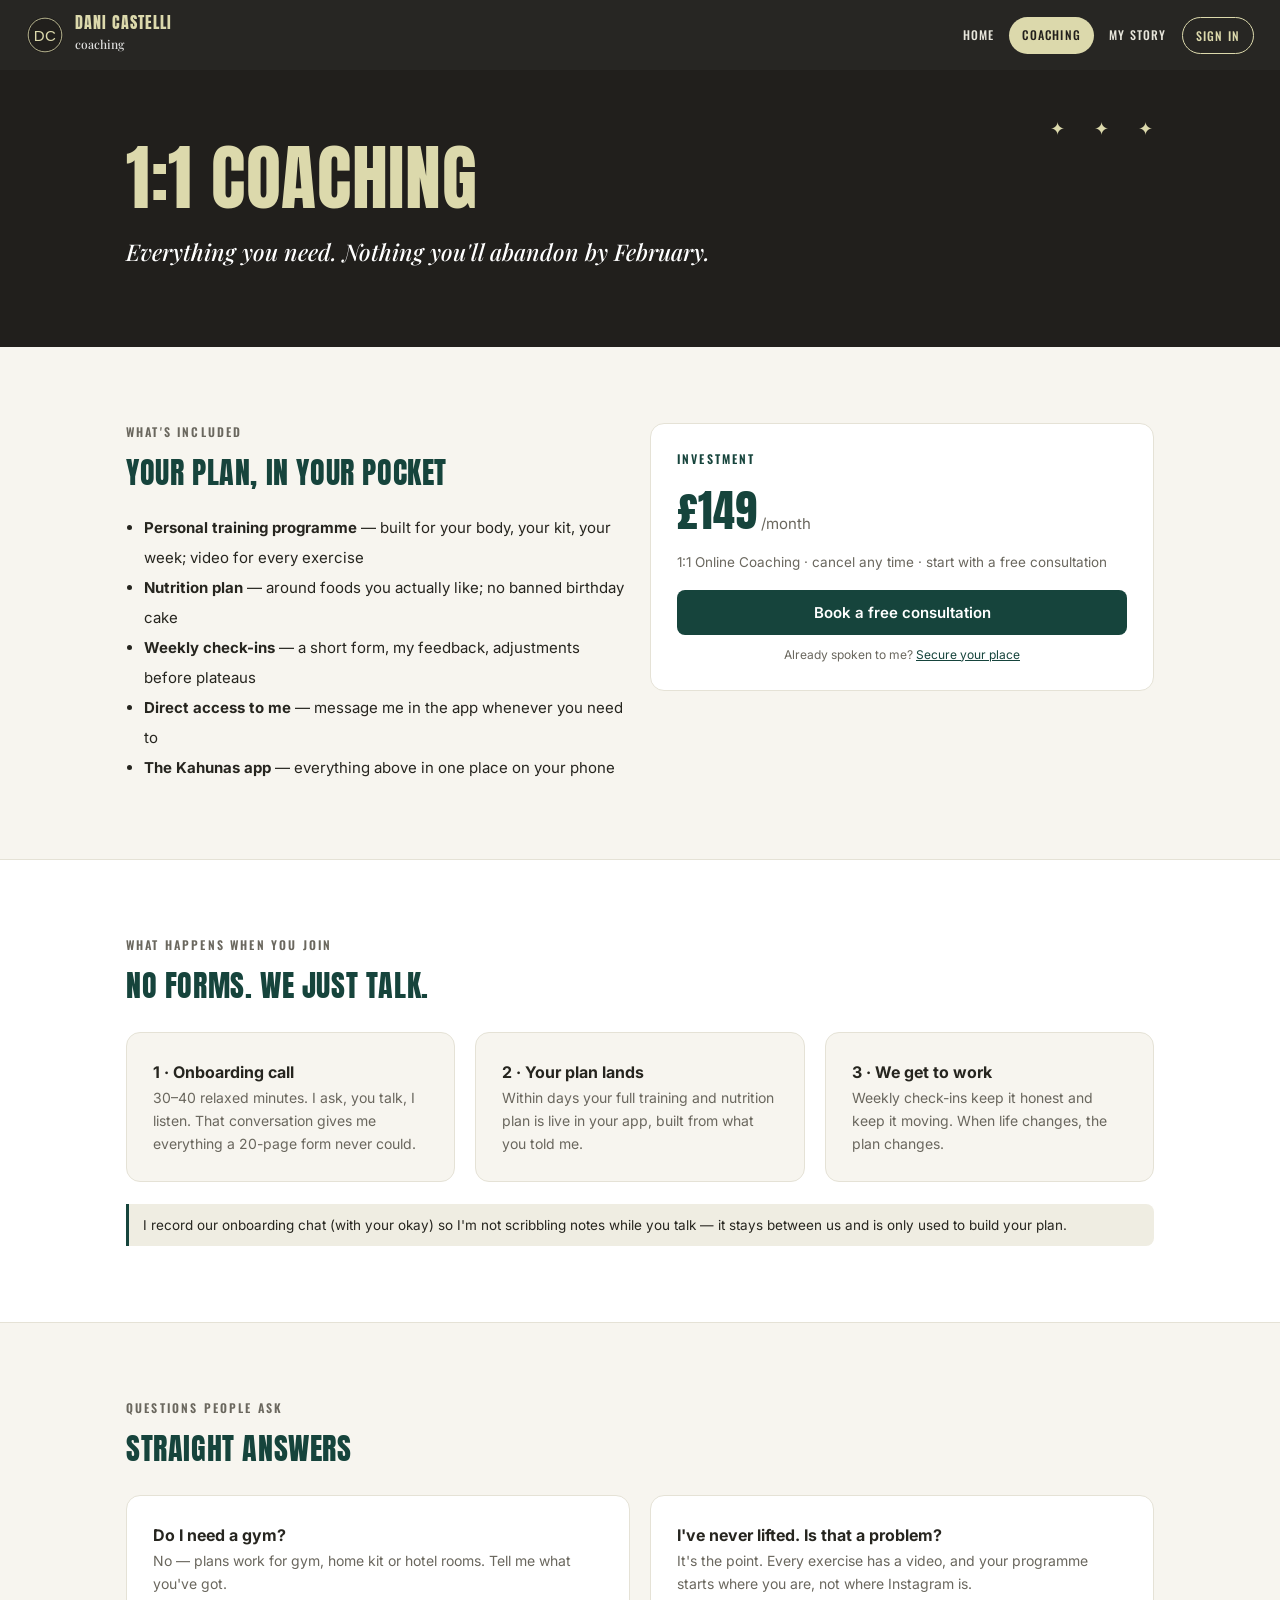
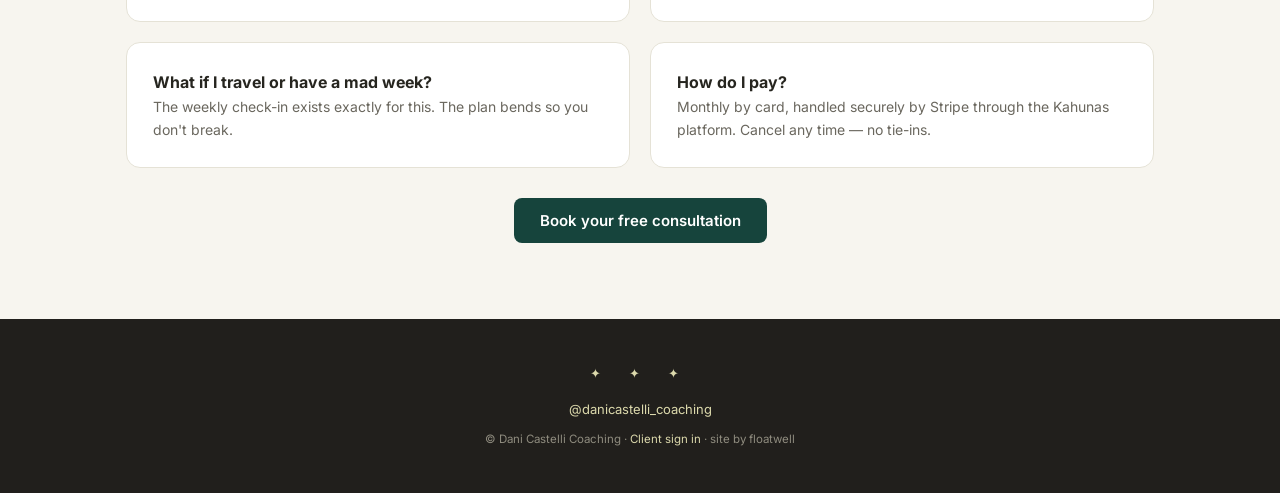
==== coaching.html @ aa547291 "feat: four-page marketing mini-site with client/coach sign-in portal Home, Coaching, My story (live " ====
<!DOCTYPE html>
<html lang="en-GB">
<head>
<meta charset="utf-8">
<meta name="viewport" content="width=device-width, initial-scale=1">
<title>1:1 Coaching — Dani Castelli Coaching</title>
<meta name="description" content="What 1:1 coaching with Dani Castelli includes: personal training plan, nutrition plan, weekly check-ins and direct access — all in the Kahunas app.">
<meta name="robots" content="noindex"><!-- remove at go-live -->
<link rel="icon" href="assets/logo-roundel.svg" type="image/svg+xml">
<link rel="preconnect" href="https://fonts.googleapis.com">
<link href="https://fonts.googleapis.com/css2?family=Anton&family=Oswald:wght@500;600&family=Playfair+Display:ital,wght@1,500&family=Inter:wght@400;500;600;700&display=swap" rel="stylesheet">
<link rel="stylesheet" href="assets/brand.css">
</head>
<body>
<nav class="site" aria-label="Primary">
  <a class="lockup" href="index.html" aria-label="Dani Castelli Coaching — home">
    <img src="assets/logo-roundel.svg" alt="" width="38" height="38">
    <span class="wm"><b>Dani Castelli</b><i>coaching</i></span>
  </a>
  <div class="links">
    <a href="index.html">Home</a>
    <a href="coaching.html" aria-current="page">Coaching</a>
    <a href="story.html">My story</a>
    <a href="signin.html" class="cta">Sign in</a>
  </div>
</nav>

<div class="hero" style="padding:72px 0">
  <span class="spark" style="top:44px;right:9%">✦ ✦ ✦</span>
  <div class="wrap">
    <h1 class="display" style="font-size:clamp(40px,6vw,72px)">1:1 Coaching</h1>
    <p class="sub accent">Everything you need. Nothing you'll abandon by February.</p>
  </div>
</div>

<section>
  <div class="wrap">
    <div class="grid two">
      <div>
        <div class="kicker">What's included</div>
        <h2 class="title" style="font-size:30px">Your plan, in your pocket</h2>
        <ul style="margin:18px 0 0 18px;font-size:15px;line-height:2">
          <li><b>Personal training programme</b> — built for your body, your kit, your week; video for every exercise</li>
          <li><b>Nutrition plan</b> — around foods you actually like; no banned birthday cake</li>
          <li><b>Weekly check-ins</b> — a short form, my feedback, adjustments before plateaus</li>
          <li><b>Direct access to me</b> — message me in the app whenever you need to</li>
          <li><b>The Kahunas app</b> — everything above in one place on your phone</li>
        </ul>
      </div>
      <div class="card" style="align-self:start">
        <div class="kicker" style="color:var(--green)">Investment</div>
        <div style="font:400 44px var(--anton);color:var(--green)">£<span class="bind-price">149</span><span style="font:400 15px var(--inter);color:var(--muted)"> /month</span></div>
        <p style="font-size:13.5px;color:var(--muted);margin:8px 0 16px"><span class="bind-package">1:1 Online Coaching</span> · cancel any time · start with a free consultation</p>
        <a class="btn" data-url="consultBookingUrl" href="#" style="width:100%;text-align:center">Book a free consultation</a>
        <p style="font-size:12px;color:var(--muted);margin-top:10px;text-align:center">Already spoken to me? <a data-url="checkoutUrl" href="#">Secure your place</a></p>
      </div>
    </div>
  </div>
</section>

<section style="background:var(--white);border-top:1px solid var(--line);border-bottom:1px solid var(--line)">
  <div class="wrap">
    <div class="kicker">What happens when you join</div>
    <h2 class="title" style="font-size:30px">No forms. We just talk.</h2>
    <div class="grid three" style="margin-top:24px">
      <div class="card" style="background:var(--paper)"><b>1 · Onboarding call</b><p style="font-size:14px;color:var(--muted)">30–40 relaxed minutes. I ask, you talk, I listen. That conversation gives me everything a 20-page form never could.</p></div>
      <div class="card" style="background:var(--paper)"><b>2 · Your plan lands</b><p style="font-size:14px;color:var(--muted)">Within days your full training and nutrition plan is live in your app, built from what you told me.</p></div>
      <div class="card" style="background:var(--paper)"><b>3 · We get to work</b><p style="font-size:14px;color:var(--muted)">Weekly check-ins keep it honest and keep it moving. When life changes, the plan changes.</p></div>
    </div>
    <div class="note" style="margin-top:22px">I record our onboarding chat (with your okay) so I'm not scribbling notes while you talk — it stays between us and is only used to build your plan.</div>
  </div>
</section>

<section>
  <div class="wrap">
    <div class="kicker">Questions people ask</div>
    <h2 class="title" style="font-size:30px">Straight answers</h2>
    <div class="grid two" style="margin-top:24px">
      <div class="card"><b>Do I need a gym?</b><p style="font-size:14px;color:var(--muted)">No — plans work for gym, home kit or hotel rooms. Tell me what you've got.</p></div>
      <div class="card"><b>I've never lifted. Is that a problem?</b><p style="font-size:14px;color:var(--muted)">It's the point. Every exercise has a video, and your programme starts where you are, not where Instagram is.</p></div>
      <div class="card"><b>What if I travel or have a mad week?</b><p style="font-size:14px;color:var(--muted)">The weekly check-in exists exactly for this. The plan bends so you don't break.</p></div>
      <div class="card"><b>How do I pay?</b><p style="font-size:14px;color:var(--muted)">Monthly by card, handled securely by Stripe through the Kahunas platform. Cancel any time — no tie-ins.</p></div>
    </div>
    <p style="margin-top:30px;text-align:center"><a class="btn" data-url="consultBookingUrl" href="#">Book your free consultation</a></p>
  </div>
</section>

<footer class="site">
  <span class="spark">✦ ✦ ✦</span>
  <a data-url="instagramUrl" href="#">@danicastelli_coaching</a>
  <p class="fine">© Dani Castelli Coaching · <a href="signin.html">Client sign in</a> · site by floatwell</p>
</footer>
<script src="assets/config.js"></script>
</body>
</html>
---- assets/brand.css ----
/* Dani Castelli Coaching — brand stylesheet (canonical tokens from DESIGN-V1) */
:root{
  --charcoal:#211F1C; --charcoal-2:#2C2A26; --bone:#DCD9AC; --green:#16443C; --green-2:#0F332D;
  --paper:#F7F5EF; --white:#FFFFFF; --ink:#26251F; --muted:#6A675E; --line:#E5E2D6; --clay:#8A4B3B;
  --anton:'Anton',sans-serif; --osw:'Oswald',sans-serif; --pf:'Playfair Display',serif; --inter:'Inter',sans-serif;
}
*{box-sizing:border-box;margin:0;padding:0}
html{scroll-behavior:smooth}
@media(prefers-reduced-motion:reduce){html{scroll-behavior:auto}*{transition:none!important;animation:none!important}}
body{font-family:var(--inter);background:var(--paper);color:var(--ink);font-size:16px;line-height:1.65}
a{color:var(--green)}
:focus-visible{outline:2px solid var(--green);outline-offset:3px;border-radius:4px}
img{max-width:100%}
.wrap{max-width:1080px;margin:0 auto;padding:0 26px}
section{padding:76px 0}
.kicker{font:600 12px var(--osw);letter-spacing:.18em;text-transform:uppercase;color:var(--muted);margin-bottom:10px}
h1.display{font:400 clamp(46px,7vw,88px)/1 var(--anton);text-transform:uppercase;letter-spacing:.01em;color:var(--bone)}
h2.title{font:400 clamp(30px,4vw,44px) var(--anton);text-transform:uppercase;letter-spacing:.02em;color:var(--green)}
.accent{font:500 clamp(18px,2.2vw,23px) var(--pf);font-style:italic}
.btn{display:inline-block;background:var(--green);color:#fff;font:600 15px var(--inter);padding:13px 26px;border-radius:8px;text-decoration:none;border:0;cursor:pointer}
.btn:hover{background:var(--green-2)}
.btn.bone{background:var(--bone);color:var(--charcoal)} .btn.bone:hover{background:#CFCB98}
.btn.ghost{background:transparent;border:1.5px solid var(--bone);color:var(--bone)} .btn.ghost:hover{background:rgba(220,217,172,.12)}
.btn.ghost-g{background:transparent;border:1.5px solid var(--green);color:var(--green)} .btn.ghost-g:hover{background:rgba(22,68,60,.07)}
.card{background:var(--white);border:1px solid var(--line);border-radius:14px;padding:26px}
.spark{color:var(--bone);letter-spacing:12px}
.chip{display:inline-block;font:500 11px var(--osw);letter-spacing:.07em;text-transform:uppercase;padding:4px 11px;border-radius:999px;border:1px solid var(--line);color:var(--muted);background:#fff}

/* nav */
nav.site{position:sticky;top:0;z-index:50;background:rgba(33,31,28,.97);backdrop-filter:blur(6px);padding:14px 26px;display:flex;align-items:center;gap:12px}
nav.site .lockup{display:flex;align-items:center;gap:11px;text-decoration:none}
nav.site .lockup .wm b{display:block;font:400 16px var(--anton);letter-spacing:.06em;text-transform:uppercase;color:var(--bone);line-height:1}
nav.site .lockup .wm i{font:500 12px var(--pf);color:#fff;opacity:.85}
nav.site .links{margin-left:auto;display:flex;gap:2px;flex-wrap:wrap}
nav.site .links a{font:500 12px var(--osw);letter-spacing:.1em;text-transform:uppercase;color:#E8E6DC;text-decoration:none;padding:9px 13px;border-radius:999px}
nav.site .links a:hover{color:var(--bone);background:var(--charcoal-2)}
nav.site .links a[aria-current="page"]{background:var(--bone);color:var(--charcoal)}
nav.site .links a.cta{border:1.5px solid var(--bone);color:var(--bone)}
nav.site .links a.cta[aria-current="page"]{color:var(--charcoal)}

/* hero band */
.hero{background:var(--charcoal);color:#fff;padding:96px 0;position:relative;overflow:hidden}
.hero .spark{position:absolute;font-size:18px}
.hero p.sub{margin:22px 0 8px;color:#fff}
.hero p.body{color:#B9B6A9;max-width:560px;margin-bottom:32px}

/* footer */
footer.site{background:var(--charcoal);color:#8F8C7F;padding:44px 26px;text-align:center;font-size:13px}
footer.site .spark{display:block;margin-bottom:14px}
footer.site a{color:var(--bone);text-decoration:none}
footer.site .fine{margin-top:10px;font-size:11.5px}

/* helpers */
.grid{display:grid;gap:20px}
@media(min-width:760px){.grid.two{grid-template-columns:1fr 1fr}.grid.three{grid-template-columns:1fr 1fr 1fr}}
.note{background:#EFEDE2;border-left:3px solid var(--green);padding:10px 14px;font-size:13.5px;border-radius:0 8px 8px 0}
.placeholder{border:1.5px dashed var(--muted);border-radius:12px;padding:14px;text-align:center;color:var(--muted);font-size:13px;background:rgba(255,255,255,.5)}
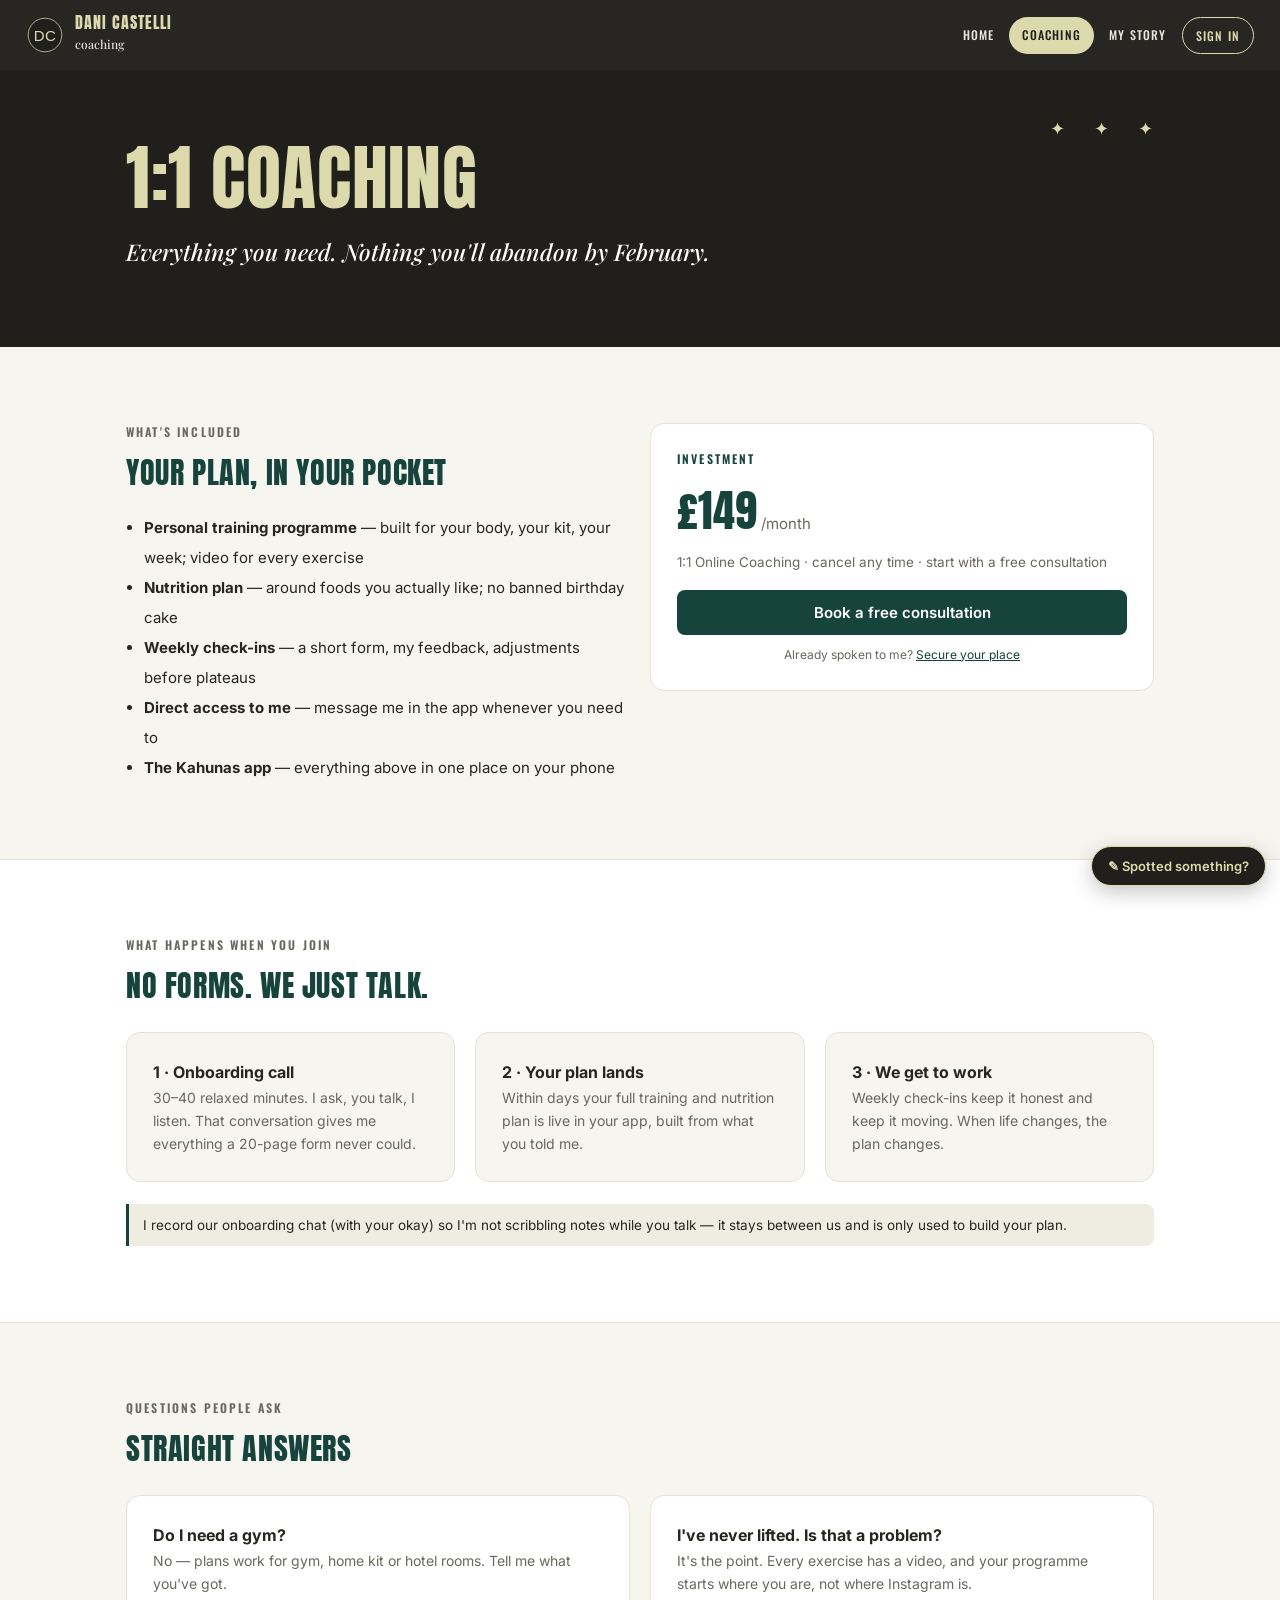
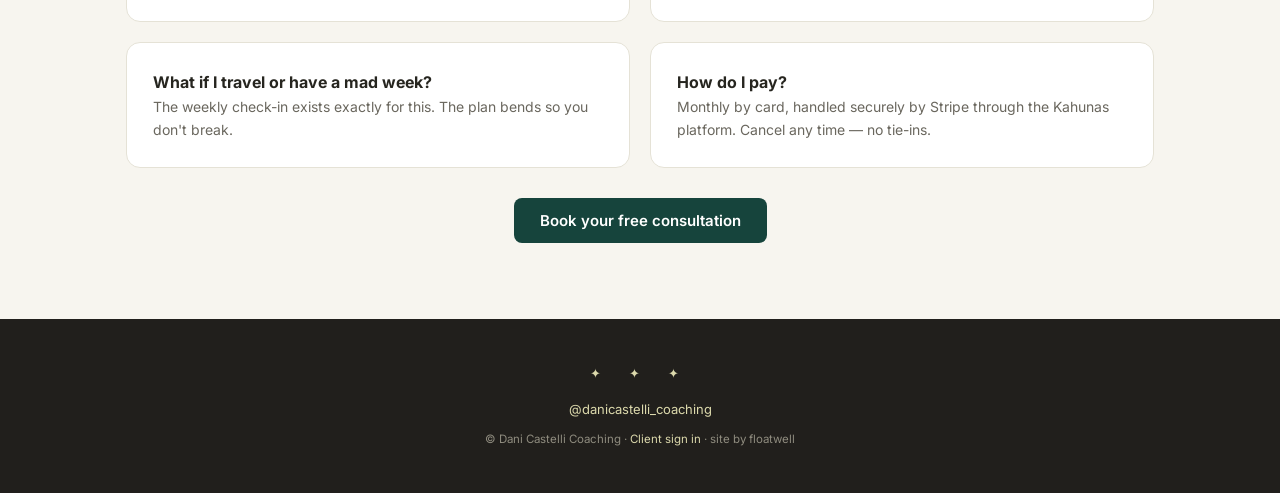
==== commit a2e6b610: "feat: site feedback widget filing GitHub issues via Apps Script endpoint Floating reporter on every " ====
--- a/coaching.html
+++ b/coaching.html
@@ -91,5 +91,6 @@
   <p class="fine">© Dani Castelli Coaching · <a href="signin.html">Client sign in</a> · site by floatwell</p>
 </footer>
 <script src="assets/config.js"></script>
+<script src="assets/feedback.js"></script>
 </body>
 </html>
